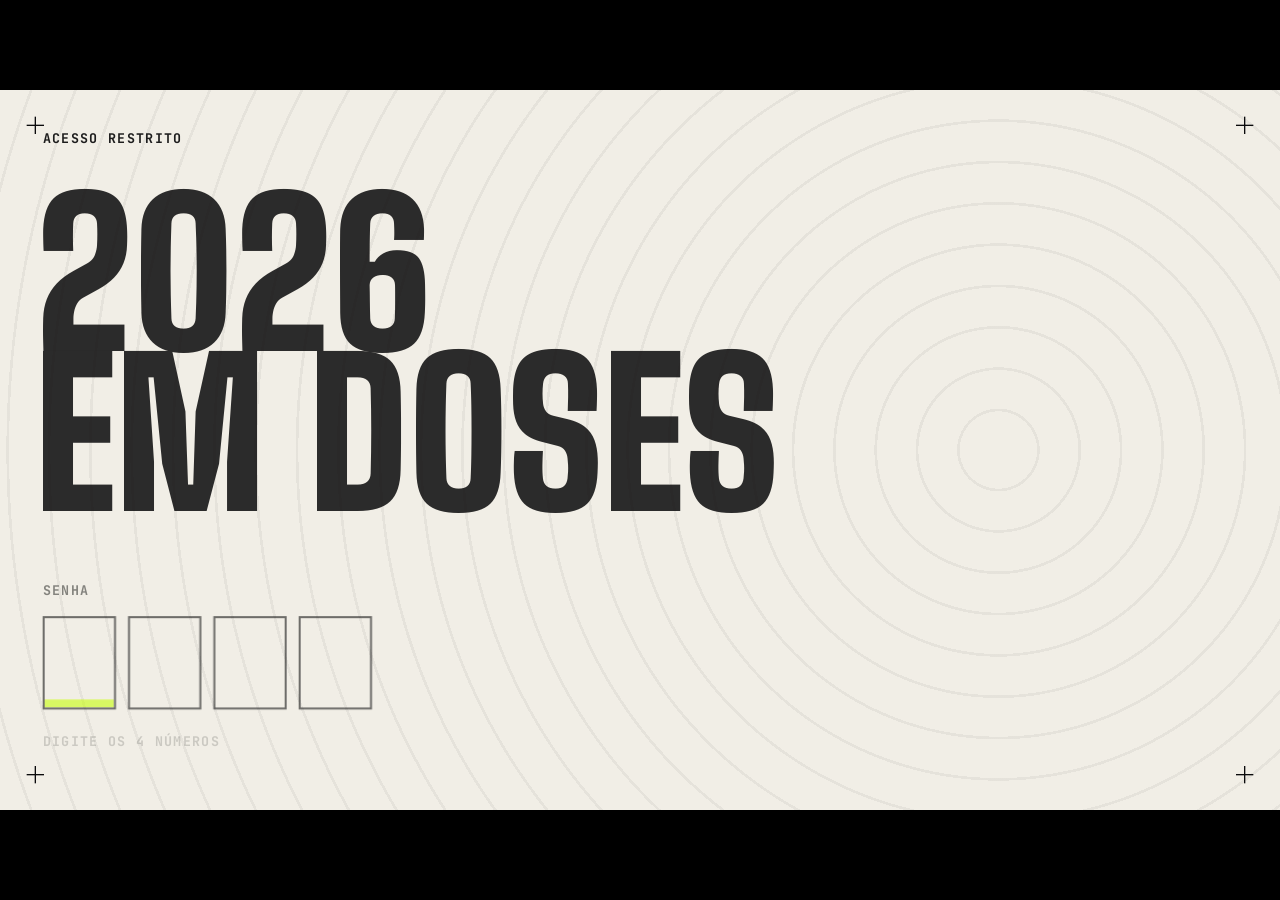
==== index.html @ 76e91f1a "Apresentação 2026 em doses Deck de 12 slides em HTML com Three.js (seringas e comprimidos cromados)," ====
<!DOCTYPE html>
<html lang="pt-BR">
<head>
<meta charset="UTF-8">
<meta name="viewport" content="width=device-width, initial-scale=1">
<title>2026 em doses</title>

<!-- Fontes: Google Fonts quando há internet; sem conexão, caem nas genéricas do CSS -->
<link rel="preconnect" href="https://fonts.googleapis.com">
<link rel="preconnect" href="https://fonts.gstatic.com" crossorigin>
<link href="https://fonts.googleapis.com/css2?family=Big+Shoulders:opsz,wght@10..72,100..900&family=Inter+Tight:wght@500;700&family=JetBrains+Mono:wght@400;700&display=swap" rel="stylesheet">
<link rel="stylesheet" href="css/deck.css">

<script type="importmap">
{
  "imports": {
    "three": "./lib/three/build/three.module.js",
    "three/addons/": "./lib/three/examples/jsm/"
  }
}
</script>
<script src="lib/gsap/gsap.min.js"></script>
<script src="lib/gsap/SplitText.min.js"></script>
</head>
<body>
<!--
  Só o texto de TELA do roteiro entra aqui. As falas não entram em lugar nenhum.
  Navegação: → / PageDown / clique = avança · ← / PageUp = volta
  ESPAÇO música · F tela cheia · M modo calmo · R modo reserva (sem 3D)
-->
<div class="viewport">
<div class="stage" id="stage" data-tema="E">

  <div id="gl"></div>
  <canvas id="reserva" hidden></canvas>

  <div id="slides">

    <!-- 01 · ABERTURA -->
    <section class="slide s1" data-n="1">
      <h1 class="display titulo-abertura" data-split>
        <span class="ln">2026</span><span class="ln">EM DOSES</span>
      </h1>
    </section>

    <!-- 02 a 06 · FASES DOS COMPRIMIDOS (montadas pelo main.js a partir de dados.js) -->
    <section class="slide fase" data-n="2"></section>
    <section class="slide fase" data-n="3"></section>
    <section class="slide fase" data-n="4"></section>
    <section class="slide fase" data-n="5"></section>
    <section class="slide fase" data-n="6"></section>

    <!-- 07 · A VIRADA (parado, sem glitch) -->
    <section class="slide s7" data-n="7">
      <p class="pergunta">E se nunca tivessem inventado o comprimido?</p>
    </section>

    <!-- 08 · AS REGRAS DO JOGO -->
    <section class="slide s8" data-n="8">
      <h2 class="display titulo-regras" data-split><span class="ln">AS REGRAS</span><span class="ln">DO JOGO</span></h2>
      <div class="regras">
        <div class="regra" data-r="0"><span class="mono num">01</span><b>1 seringa por molécula</b><span class="mono">INCOMPATIBILIDADE FÍSICO-QUÍMICA</span></div>
        <div class="regra" data-r="1"><span class="mono num">02</span><b>Volume maior, não mais seringas</b><span class="mono">AJUSTE DE DOSE</span></div>
        <div class="regra" data-r="2"><span class="mono num">03</span><b>Zero reutilização</b><span class="mono">BIOSSEGURANÇA</span></div>
        <div class="regra" data-r="3"><span class="mono num">04</span><b>O volume manda no local</b><span class="mono">SUBCUTÂNEO ~1 ML · DELTOIDE 2 ML · COXA ~4 ML</span></div>
      </div>
      <figure class="adesivo meme-prev"><img src="img/meme-seringa-medicada.jpg" alt=""></figure>
      <figure class="foto mesa"><img src="img/foto-mesa-reducao-danos.jpg" alt=""><figcaption class="mono">DESCARTE: OK</figcaption></figure>
    </section>

    <!-- 09 · O ANO EM SERINGAS (texto trocado a cada fase pelo main.js) -->
    <section class="slide s9" data-n="9">
      <div class="chip mono" id="s9-chip">FASE 1 / 5 · JAN</div>
      <p class="anchor s9-frase" id="s9-frase"></p>
      <div class="sigma"><span class="mono">SERINGAS ATÉ AQUI</span><span class="display" id="s9-sigma">031</span></div>
      <div class="fase-total"><span class="display" id="s9-total">31</span><span class="mono" id="s9-total-l">SERINGAS EM JANEIRO</span></div>
      <span class="display seta">→</span>
      <figure class="foto chuco"><img src="img/meme-chucodromo.jpg" alt=""></figure>
    </section>

    <!-- 10 · O TOTAL -->
    <section class="slide s10" data-n="10">
      <div class="chip mono" data-in>365 DIAS</div>
      <div class="total"><span class="display espectro respira" id="n794">794</span><span class="mono rot-total">SERINGAS</span></div>
      <div class="quebra" data-in>
        <p><b>334</b> de 1 mL · <b>399</b> de 3 mL · <b>61</b> de 5 mL</p>
        <p class="mono">1.588 AGULHAS: 794 DE 40X12 PARA ASPIRAR · 460 DE 25X7 E 334 DE 13X4,5 PARA APLICAR</p>
      </div>
    </section>

    <!-- 11 · DE VOLTA AO MUNDO REAL (tela dividida; depois da entrada, tudo para) -->
    <section class="slide s11" data-n="11">
      <div class="lado esq">
        <span class="mono">UNIVERSO PARALELO</span>
        <div class="riscado"><span class="display">794</span><i class="risco"></i></div>
        <span class="mono">SERINGAS</span>
        <figure class="adesivo meme-berlim"><img src="img/meme-berlim.jpg" alt=""></figure>
      </div>
      <div class="lado dir">
        <span class="mono">VIDA REAL</span>
        <span class="display" id="n1009">1.009</span>
        <span class="mono">COMPRIMIDOS</span>
        <p class="anchor fatos">5 moléculas · 5 configurações · 1 ano</p>
      </div>
    </section>

    <!-- 12 · OBRIGADO -->
    <section class="slide s12" data-n="12">
      <h2 class="display obrigado" data-split><span class="ln">OBRIGADO</span></h2>
    </section>
  </div>

  <!-- rótulos dos objetos 3D (mesmos px) -->
  <div id="rotulos"></div>

  <!-- camada fixa: numeração, cruzes de registro, linha do tempo das fases -->
  <div class="global">
    <span class="xreg tl"></span><span class="xreg tr"></span><span class="xreg bl"></span><span class="xreg br"></span>
    <span class="mono num-slide" id="num-slide">SLIDE 01 / 12</span>
    <div class="linha" id="linha"></div>
  </div>

  <button id="start" class="start mono">COMEÇAR</button>

  <!-- tela de senha (bloqueio simples) -->
  <div id="portao" class="portao">
    <span class="xreg tl"></span><span class="xreg tr"></span><span class="xreg bl"></span><span class="xreg br"></span>
    <span class="mono p-topo" data-in>ACESSO RESTRITO</span>
    <h1 class="display p-titulo" data-in><span class="ln">2026</span><span class="ln">EM DOSES</span></h1>
    <div class="p-direita">
      <span class="mono p-rot" data-in>SENHA</span>
      <div class="pin" data-in><span class="casa"></span><span class="casa"></span><span class="casa"></span><span class="casa"></span></div>
      <span class="mono dica" data-in>DIGITE OS 4 NÚMEROS</span>
    </div>
    <input type="password" inputmode="numeric" autocomplete="off" maxlength="4" aria-label="Senha">
  </div>
</div>
</div>

<audio id="trilha" src="audio/trilha.mp3" loop preload="auto"></audio>
<script type="module" src="js/main.js"></script>
</body>
</html>
---- css/deck.css ----
/* ============================================================
   2026 EM DOSES · tokens (design.md §4, §5, §6)
   ============================================================ */
:root{
  --preto:#0B0B0C; --papel:#F1EEE6; --concreto:#8A8A86;
  --verde:#C6FF00; --rosa:#FF2D8A; --laranja:#FF4F1A; --azul:#2B3BFF; --uv:#8F5BFF;
  --f-display:'Big Shoulders', Impact, 'Arial Narrow', sans-serif;
  --f-grot:'Inter Tight', 'Helvetica Neue', Arial, sans-serif;
  --f-mono:'JetBrains Mono', 'Courier New', monospace;
  --m:64px;
  --spectrum:linear-gradient(100deg,var(--laranja) 0%,var(--rosa) 26%,var(--uv) 50%,var(--azul) 70%,var(--verde) 100%);
}
*{margin:0;padding:0;box-sizing:border-box}
html,body{width:100%;height:100%;overflow:hidden;background:#000}
.viewport{position:fixed;inset:0;overflow:hidden;background:#000}
.stage{position:absolute;left:0;top:0;width:1920px;height:1080px;overflow:hidden;transform-origin:0 0;
  --bg:var(--preto);--ink:var(--papel);--dim:var(--concreto);--acento:var(--verde);--acento-ink:var(--preto);
  background:var(--bg);color:var(--ink);transition:color .8s}
/* temas: escuro, claro (papel), fluo cheio, dividido */
.stage[data-tema="C"]{--bg:var(--papel);--ink:var(--preto);--dim:#5f5f5b;--acento:var(--preto);--acento-ink:var(--papel)}
.stage[data-tema="F"]{--bg:var(--verde);--ink:var(--preto);--dim:#3b4a00;--acento:var(--preto);--acento-ink:var(--verde)}

#gl,#reserva{position:absolute;inset:0}
#gl canvas,#reserva{display:block;width:1920px!important;height:1080px!important;max-width:none}

.mono{font-family:var(--f-mono);font-weight:700;letter-spacing:.1em;text-transform:uppercase}
.display{font-family:var(--f-display);font-weight:900;line-height:.8;text-transform:uppercase;font-variation-settings:"opsz" 72}
.anchor{font-family:var(--f-grot);font-weight:700;font-size:48px;line-height:1.1;color:var(--ink)}
.chip{display:inline-block;padding:4px 14px;font-size:22px;background:var(--acento);color:var(--acento-ink)}

/* ---------- slides ---------- */
.slide{position:absolute;inset:0;visibility:hidden;pointer-events:none}
.slide.ativo{visibility:visible}
.slide > *{position:absolute}
.ln{display:block}
#reserva[hidden],#gl[hidden]{display:none!important}

/* ---------- camada fixa ---------- */
.global{position:absolute;inset:0;pointer-events:none}
.xreg{position:absolute;width:26px;height:26px}
.xreg::before,.xreg::after{content:"";position:absolute;background:var(--dim)}
.xreg::before{left:12px;top:0;width:2px;height:26px}
.xreg::after{top:12px;left:0;height:2px;width:26px}
.xreg.tl{left:40px;top:40px}.xreg.tr{right:40px;top:40px}.xreg.bl{left:40px;bottom:40px}.xreg.br{right:40px;bottom:40px}
.num-slide{position:absolute;left:var(--m);top:46px;font-size:20px;color:var(--dim)}

/* linha do tempo das 5 fases (slides 2–6 e 9): a mesma régua nos comprimidos e nas seringas */
.linha{position:absolute;left:var(--m);right:var(--m);bottom:52px;display:flex;gap:6px;opacity:0}
.linha .seg{position:relative;height:12px;background:var(--dim);opacity:.35;transition:opacity .6s,background .6s}
.linha .seg span{position:absolute;left:0;bottom:20px;white-space:nowrap;font-size:18px;color:var(--dim);transition:color .6s}
.linha .seg.feita{opacity:.7}
.linha .seg.atual{background:var(--acento);opacity:1}
.linha .seg.atual span{color:var(--ink)}

/* rótulos dos objetos 3D */
#rotulos{position:absolute;inset:0;pointer-events:none}
.rot{position:absolute;white-space:nowrap;color:var(--ink)}
.rot.al-c{transform:translateX(-50%);text-align:center}
.rot.al-r{transform:translateX(-100%);text-align:right}
.rot-pil{font-size:20px;line-height:1.5;color:var(--dim)}
.rot-pil b{color:var(--ink)}
.rot-ser b{display:block;font-family:var(--f-grot);font-weight:700;font-size:30px;letter-spacing:0;text-transform:none}
.rot-ser .mono{display:block;margin-top:6px;font-size:20px;color:var(--dim)}
.sw{display:inline-block;width:16px;height:16px;margin-right:8px;vertical-align:-2px}
.sw.rosa{background:var(--rosa)} .sw.ink{background:var(--ink)}

/* ---------- 01 abertura ---------- */
.titulo-abertura{left:56px;top:150px;font-size:340px;letter-spacing:-.01em;white-space:nowrap}
.sub-abertura{left:var(--m);bottom:120px;font-size:26px;color:var(--dim)}

/* ---------- 02–06 fases dos comprimidos ---------- */
.fase .chip{left:var(--m);top:104px}
.fase .titulo-fase{left:52px;top:160px;font-size:250px}
.fase .subs{left:var(--m);top:420px;list-style:none}
.fase .subs li{margin-bottom:22px}
.fase .subs b{display:block;font-family:var(--f-grot);font-weight:700;font-size:40px}
.fase .subs .mono{display:block;margin-top:4px;font-size:20px;color:var(--dim)}
.fase .anchor{left:var(--m);top:760px;font-size:56px}
.fase .contador{right:var(--m);bottom:128px;text-align:right}
.fase .contador .mono{display:block;font-size:20px;color:var(--dim);margin-bottom:14px}
.fase .contador .display{font-size:280px}

/* ---------- 07 pergunta ---------- */
.s7 .pergunta{left:0;right:0;top:50%;transform:translateY(-50%);text-align:center;font-family:var(--f-grot);font-weight:700;font-size:76px;color:var(--papel)}

/* ---------- 08 regras ---------- */
.titulo-regras{left:52px;top:100px;font-size:130px}
.titulo-regras .ln{display:inline;margin-right:.25em}
.regras{left:var(--m);right:var(--m);top:730px;display:grid;grid-template-columns:repeat(4,1fr);gap:24px}
.regra{position:relative;height:250px;padding:28px;border:2px solid var(--ink);opacity:0}
.regra .num{display:block;font-size:22px;margin-bottom:20px;color:var(--dim)}
.regra b{display:block;font-family:var(--f-grot);font-weight:700;font-size:34px;line-height:1.15}
.regra > .mono:last-child{position:absolute;left:28px;right:28px;bottom:24px;font-size:18px;line-height:1.5;color:var(--dim)}
.regra.atual{background:var(--ink);color:var(--bg)}
.regra.atual .mono{color:var(--bg)!important;opacity:.75}
.s8 .adesivo{left:110px;top:290px;width:320px}
.s8 .foto{left:110px;top:270px;width:400px}

/* ---------- adesivos e fotos (design.md §8) ---------- */
.adesivo,.foto{opacity:0;transform:scale(1.1) rotate(-5deg);transition:none}
.adesivo{width:300px;border:10px solid var(--papel);box-shadow:14px 14px 0 rgba(0,0,0,.85)}
.adesivo img,.foto img{display:block;width:100%}
.foto{width:380px;background:var(--verde);box-shadow:14px 14px 0 rgba(0,0,0,.85)}
.foto img{filter:grayscale(1) contrast(1.25);mix-blend-mode:multiply}          /* duotone: preto + verde */
.foto figcaption{position:absolute;left:0;bottom:-40px;font-size:18px;color:var(--ink)}
.foto figcaption::before{content:"";display:inline-block;width:40px;height:2px;background:var(--ink);vertical-align:middle;margin-right:10px}

/* ---------- 09 o ano em seringas ---------- */
.s9 .chip{left:var(--m);top:104px}
.s9 .s9-frase{left:var(--m);top:160px;font-size:52px}
.s9 .sigma{right:var(--m);top:96px;text-align:right}
.s9 .sigma .mono{display:block;font-size:20px;color:var(--dim);margin-bottom:10px}
.s9 .sigma .display{font-size:140px}
.s9 .fase-total{left:var(--m);bottom:128px}
.s9 .fase-total .display{display:block;font-size:220px}
.s9 .fase-total .mono{display:block;font-size:20px;color:var(--dim);margin-top:14px}
.s9 .seta{left:620px;top:470px;font-size:140px;color:var(--dim)}
.s9 .chuco{left:640px;top:300px;width:520px;background:var(--rosa);transform:rotate(-4deg)}
.s9 .chuco img{mix-blend-mode:multiply}

/* ---------- 10 total ---------- */
.s10 .chip{left:var(--m);top:668px}
.s10 .total{left:52px;bottom:40px}
.s10 .total .display{display:block;font-size:330px}
.s10 .rot-total{position:absolute;left:640px;bottom:40px;font-size:28px}
.espectro{background:var(--spectrum);background-size:200% 100%;-webkit-background-clip:text;background-clip:text;color:transparent;animation:esp 12s linear infinite alternate}
@keyframes esp{to{background-position:100% 0}}
.s10 .quebra{right:var(--m);bottom:110px;text-align:right;max-width:900px}
.s10 .quebra p{font-family:var(--f-grot);font-weight:500;font-size:40px}
.s10 .quebra b{font-weight:700}
.s10 .quebra .mono{margin-top:22px;font-size:20px;line-height:1.6;color:var(--dim);font-family:var(--f-mono)}

/* ---------- 11 tela dividida ---------- */
.s11 .lado{top:0;bottom:0;width:960px;display:flex;flex-direction:column;justify-content:center;padding:0 96px}
.s11 .esq{left:0;color:var(--papel)}
.s11 .dir{left:960px;color:var(--preto)}
.s11 .lado > .mono{font-size:24px;opacity:.7}
.s11 .lado .display{font-size:300px;margin:24px 0}
.s11 .riscado{position:relative;display:inline-block;align-self:flex-start}
.s11 .risco{position:absolute;left:-30px;right:-30px;top:50%;height:22px;background:var(--rosa);transform:rotate(-8deg) scaleX(0);transform-origin:0 50%}
.s11 .meme-berlim{position:absolute;left:560px;top:190px;width:280px}
.s11 .fatos{position:absolute;left:96px;bottom:120px;font-size:44px;color:var(--preto)}
.s11 .dir .mono{color:var(--preto)}

/* ---------- 12 obrigado ---------- */
.obrigado{left:52px;top:300px;font-size:380px;white-space:nowrap}
.s12 .eco{left:var(--m);bottom:120px;font-size:26px;color:var(--dim)}

/* ---------- início ---------- */
.start{position:absolute;left:var(--m);bottom:110px;z-index:10;cursor:pointer;
  font-size:30px;padding:28px 48px;background:var(--verde);color:var(--preto);border:0}
.start.gone{display:none}

/* ---------- tela de senha ---------- */
.portao{position:absolute;inset:0;z-index:30;background:var(--papel);color:var(--preto);cursor:text;
  background-image:repeating-radial-gradient(circle at 78% 50%, transparent 0 58px, rgba(11,11,12,.05) 58px 62px)}
.portao .xreg::before,.portao .xreg::after{background:var(--preto)}
.portao .p-topo{position:absolute;left:var(--m);top:56px;font-size:20px}
.portao .p-titulo{position:absolute;left:52px;top:150px;font-size:300px;white-space:nowrap}
.portao .p-direita{position:absolute;left:var(--m);bottom:120px}
.portao .p-rot{display:block;font-size:20px;margin-bottom:18px;color:#5f5f5b}
.portao .pin{display:flex;gap:18px}
.portao .casa{width:110px;height:140px;border:3px solid var(--preto);display:flex;align-items:center;justify-content:center;
  font-family:var(--f-display);font-weight:900;font-size:110px;line-height:1;transition:background .25s,color .25s,border-color .25s}
.portao .casa.atual{box-shadow:inset 0 -12px 0 var(--verde)}
.portao .casa.cheia{background:var(--preto);color:var(--papel)}
.portao .dica{display:block;margin-top:22px;font-size:20px;color:#5f5f5b}
.portao.erro .casa{border-color:var(--rosa)}
.portao.erro .casa.cheia{background:var(--rosa)}
.portao.erro .dica{color:var(--rosa)}
.portao.certo .casa{background:var(--verde);color:var(--preto);border-color:var(--preto)}
.portao.certo .dica{color:var(--preto)}
.portao input{position:absolute;opacity:0;pointer-events:none;left:0;top:0;width:1px;height:1px}
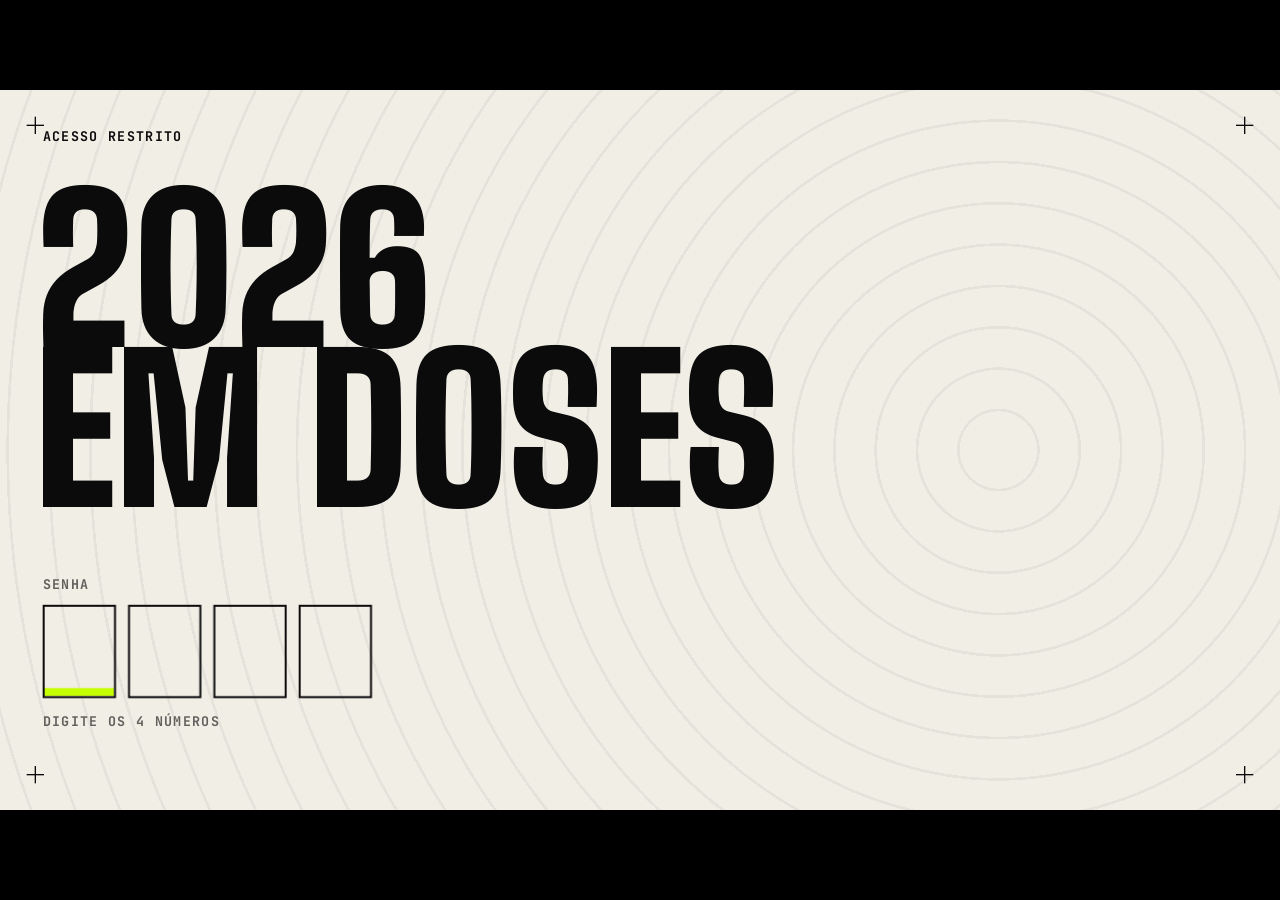
==== commit 849018e4: "New" ====
--- a/index.html
+++ b/index.html
@@ -37,18 +37,18 @@
   <div id="slides">
 
     <!-- 01 · ABERTURA -->
-    <section class="slide s1" data-n="1">
+    <section class="slide s1" data-n="1" data-3d>
       <h1 class="display titulo-abertura" data-split>
         <span class="ln">2026</span><span class="ln">EM DOSES</span>
       </h1>
     </section>
 
     <!-- 02 a 06 · FASES DOS COMPRIMIDOS (montadas pelo main.js a partir de dados.js) -->
-    <section class="slide fase" data-n="2"></section>
-    <section class="slide fase" data-n="3"></section>
-    <section class="slide fase" data-n="4"></section>
-    <section class="slide fase" data-n="5"></section>
-    <section class="slide fase" data-n="6"></section>
+    <section class="slide fase" data-n="2" data-3d></section>
+    <section class="slide fase" data-n="3" data-3d></section>
+    <section class="slide fase" data-n="4" data-3d></section>
+    <section class="slide fase" data-n="5" data-3d></section>
+    <section class="slide fase" data-n="6" data-3d></section>
 
     <!-- 07 · A VIRADA (parado, sem glitch) -->
     <section class="slide s7" data-n="7">
@@ -56,7 +56,7 @@
     </section>
 
     <!-- 08 · AS REGRAS DO JOGO -->
-    <section class="slide s8" data-n="8">
+    <section class="slide s8" data-n="8" data-3d>
       <h2 class="display titulo-regras" data-split><span class="ln">AS REGRAS</span><span class="ln">DO JOGO</span></h2>
       <div class="regras">
         <div class="regra" data-r="0"><span class="mono num">01</span><b>1 seringa por molécula</b><span class="mono">INCOMPATIBILIDADE FÍSICO-QUÍMICA</span></div>
@@ -79,7 +79,7 @@
     </section>
 
     <!-- 10 · O TOTAL -->
-    <section class="slide s10" data-n="10">
+    <section class="slide s10" data-n="10" data-3d>
       <div class="chip mono" data-in>365 DIAS</div>
       <div class="total"><span class="display espectro respira" id="n794">794</span><span class="mono rot-total">SERINGAS</span></div>
       <div class="quebra" data-in>
@@ -89,7 +89,7 @@
     </section>
 
     <!-- 11 · DE VOLTA AO MUNDO REAL (tela dividida; depois da entrada, tudo para) -->
-    <section class="slide s11" data-n="11">
+    <section class="slide s11" data-n="11" data-3d>
       <div class="lado esq">
         <span class="mono">UNIVERSO PARALELO</span>
         <div class="riscado"><span class="display">794</span><i class="risco"></i></div>
@@ -104,8 +104,15 @@
       </div>
     </section>
 
-    <!-- 12 · OBRIGADO -->
-    <section class="slide s12" data-n="12">
+    <!-- 12 · PRÓXIMOS PASSOS -->
+    <section class="slide s12" data-n="12" data-3d>
+      <h2 class="display titulo-prox" data-split><span class="ln">PRÓXIMOS</span><span class="ln">PASSOS</span></h2>
+      <p class="display prox-po">Usar mais pó</p>
+      <p class="mono prox-leg">Compactado, em formato de comprimido ou pílula, com prescrição médica e bula.</p>
+    </section>
+
+    <!-- 13 · OBRIGADO -->
+    <section class="slide s13" data-n="13" data-3d>
       <h2 class="display obrigado" data-split><span class="ln">OBRIGADO</span></h2>
     </section>
   </div>
@@ -116,7 +123,7 @@
   <!-- camada fixa: numeração, cruzes de registro, linha do tempo das fases -->
   <div class="global">
     <span class="xreg tl"></span><span class="xreg tr"></span><span class="xreg bl"></span><span class="xreg br"></span>
-    <span class="mono num-slide" id="num-slide">SLIDE 01 / 12</span>
+    <span class="mono num-slide" id="num-slide">SLIDE 01 / 13</span>
     <div class="linha" id="linha"></div>
   </div>
 
--- a/css/deck.css
+++ b/css/deck.css
@@ -31,6 +31,8 @@
 /* ---------- slides ---------- */
 .slide{position:absolute;inset:0;visibility:hidden;pointer-events:none}
 .slide.ativo{visibility:visible}
+/* slides com texto 3D cromado: esconde o HTML equivalente */
+.slide[data-3d].ativo .display{opacity:0;pointer-events:none}
 .slide > *{position:absolute}
 .ln{display:block}
 #reserva[hidden],#gl[hidden]{display:none!important}
@@ -142,9 +144,14 @@
 .s11 .fatos{position:absolute;left:96px;bottom:120px;font-size:44px;color:var(--preto)}
 .s11 .dir .mono{color:var(--preto)}
 
-/* ---------- 12 obrigado ---------- */
+/* ---------- 12 próximos passos ---------- */
+.s12 .titulo-prox{left:52px;top:100px;font-size:230px}
+.s12 .prox-po{left:52px;top:440px;font-size:150px}
+.s12 .prox-leg{position:absolute;left:var(--m);bottom:120px;font-size:13px;color:var(--dim);max-width:700px;line-height:1.5}
+
+/* ---------- 13 obrigado ---------- */
 .obrigado{left:52px;top:300px;font-size:380px;white-space:nowrap}
-.s12 .eco{left:var(--m);bottom:120px;font-size:26px;color:var(--dim)}
+.s13 .eco{left:var(--m);bottom:120px;font-size:26px;color:var(--dim)}
 
 /* ---------- início ---------- */
 .start{position:absolute;left:var(--m);bottom:110px;z-index:10;cursor:pointer;
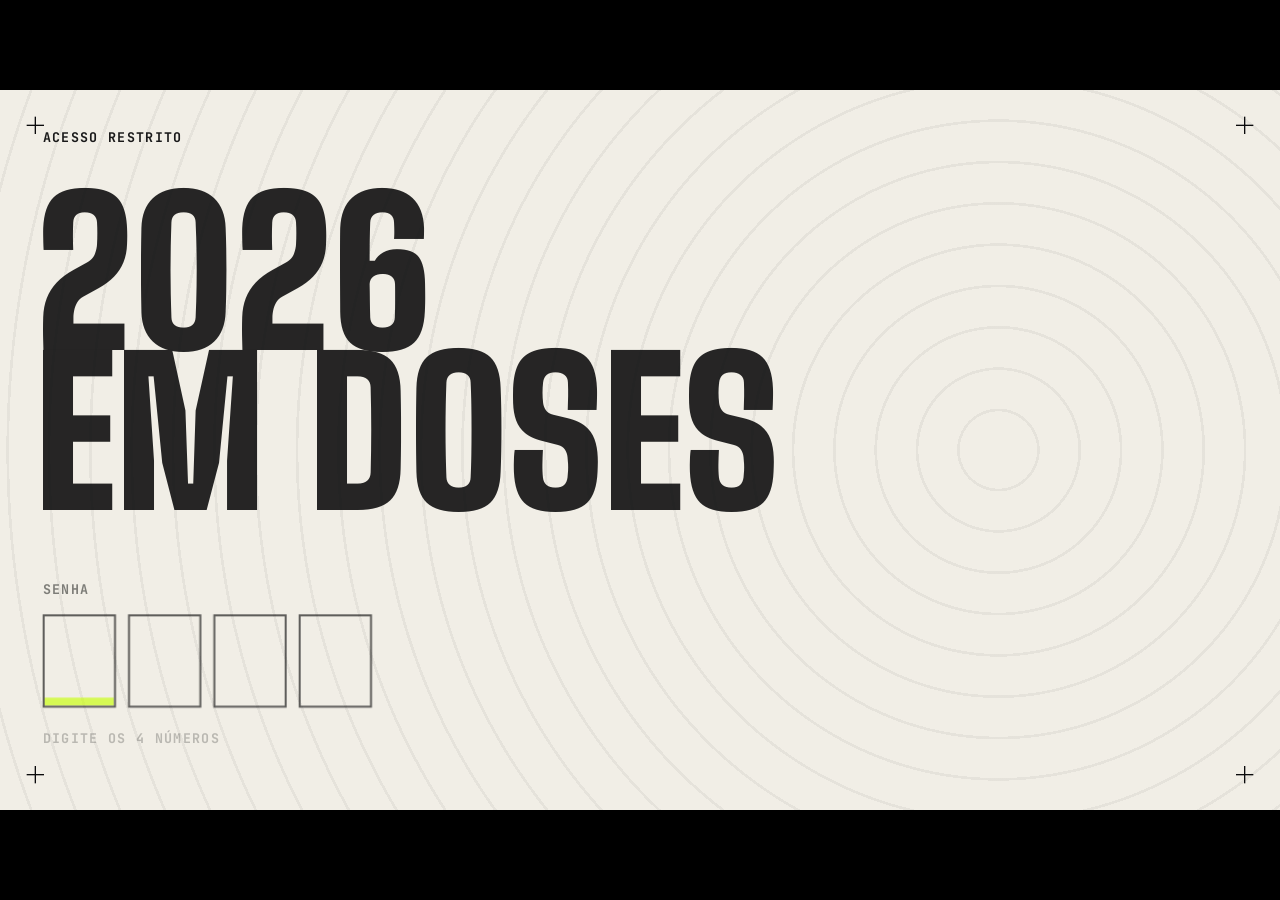
==== commit 0d8d024c: "Refaz títulos em cromo 3D extrudado e corrige o slide 12 - textos3d.js reescrito: usa a fonte do dec" ====
--- a/index.html
+++ b/index.html
@@ -37,18 +37,18 @@
   <div id="slides">
 
     <!-- 01 · ABERTURA -->
-    <section class="slide s1" data-n="1" data-3d>
-      <h1 class="display titulo-abertura" data-split>
+    <section class="slide s1" data-n="1">
+      <h1 class="display titulo-abertura" data-cromo data-split>
         <span class="ln">2026</span><span class="ln">EM DOSES</span>
       </h1>
     </section>
 
     <!-- 02 a 06 · FASES DOS COMPRIMIDOS (montadas pelo main.js a partir de dados.js) -->
-    <section class="slide fase" data-n="2" data-3d></section>
-    <section class="slide fase" data-n="3" data-3d></section>
-    <section class="slide fase" data-n="4" data-3d></section>
-    <section class="slide fase" data-n="5" data-3d></section>
-    <section class="slide fase" data-n="6" data-3d></section>
+    <section class="slide fase" data-n="2"></section>
+    <section class="slide fase" data-n="3"></section>
+    <section class="slide fase" data-n="4"></section>
+    <section class="slide fase" data-n="5"></section>
+    <section class="slide fase" data-n="6"></section>
 
     <!-- 07 · A VIRADA (parado, sem glitch) -->
     <section class="slide s7" data-n="7">
@@ -56,8 +56,8 @@
     </section>
 
     <!-- 08 · AS REGRAS DO JOGO -->
-    <section class="slide s8" data-n="8" data-3d>
-      <h2 class="display titulo-regras" data-split><span class="ln">AS REGRAS</span><span class="ln">DO JOGO</span></h2>
+    <section class="slide s8" data-n="8">
+      <h2 class="display titulo-regras" data-cromo data-split><span class="ln">AS REGRAS</span><span class="ln">DO JOGO</span></h2>
       <div class="regras">
         <div class="regra" data-r="0"><span class="mono num">01</span><b>1 seringa por molécula</b><span class="mono">INCOMPATIBILIDADE FÍSICO-QUÍMICA</span></div>
         <div class="regra" data-r="1"><span class="mono num">02</span><b>Volume maior, não mais seringas</b><span class="mono">AJUSTE DE DOSE</span></div>
@@ -79,7 +79,7 @@
     </section>
 
     <!-- 10 · O TOTAL -->
-    <section class="slide s10" data-n="10" data-3d>
+    <section class="slide s10" data-n="10">
       <div class="chip mono" data-in>365 DIAS</div>
       <div class="total"><span class="display espectro respira" id="n794">794</span><span class="mono rot-total">SERINGAS</span></div>
       <div class="quebra" data-in>
@@ -89,7 +89,7 @@
     </section>
 
     <!-- 11 · DE VOLTA AO MUNDO REAL (tela dividida; depois da entrada, tudo para) -->
-    <section class="slide s11" data-n="11" data-3d>
+    <section class="slide s11" data-n="11">
       <div class="lado esq">
         <span class="mono">UNIVERSO PARALELO</span>
         <div class="riscado"><span class="display">794</span><i class="risco"></i></div>
@@ -105,15 +105,15 @@
     </section>
 
     <!-- 12 · PRÓXIMOS PASSOS -->
-    <section class="slide s12" data-n="12" data-3d>
-      <h2 class="display titulo-prox" data-split><span class="ln">PRÓXIMOS</span><span class="ln">PASSOS</span></h2>
-      <p class="display prox-po">Usar mais pó</p>
+    <section class="slide s12" data-n="12">
+      <h2 class="display titulo-prox" data-cromo data-split><span class="ln">PRÓXIMOS</span><span class="ln">PASSOS</span></h2>
+      <p class="display prox-po" data-cromo>Usar mais pó</p>
       <p class="mono prox-leg">Compactado, em formato de comprimido ou pílula, com prescrição médica e bula.</p>
     </section>
 
     <!-- 13 · OBRIGADO -->
-    <section class="slide s13" data-n="13" data-3d>
-      <h2 class="display obrigado" data-split><span class="ln">OBRIGADO</span></h2>
+    <section class="slide s13" data-n="13">
+      <h2 class="display obrigado" data-cromo data-split><span class="ln">OBRIGADO</span></h2>
     </section>
   </div>
 
--- a/css/deck.css
+++ b/css/deck.css
@@ -31,9 +31,9 @@
 /* ---------- slides ---------- */
 .slide{position:absolute;inset:0;visibility:hidden;pointer-events:none}
 .slide.ativo{visibility:visible}
-/* slides com texto 3D cromado: esconde o HTML equivalente */
-.slide[data-3d].ativo .display{opacity:0;pointer-events:none}
 .slide > *{position:absolute}
+/* títulos em cromo 3D: o HTML continua no lugar (é medido), só fica invisível */
+.cromo-3d [data-cromo]{opacity:0}
 .ln{display:block}
 #reserva[hidden],#gl[hidden]{display:none!important}
 
@@ -145,8 +145,9 @@
 .s11 .dir .mono{color:var(--preto)}
 
 /* ---------- 12 próximos passos ---------- */
-.s12 .titulo-prox{left:52px;top:100px;font-size:230px}
-.s12 .prox-po{left:52px;top:440px;font-size:150px}
+.s12 .titulo-prox{left:52px;top:90px;font-size:210px}
+.s12 .titulo-prox .ln{padding-top:.14em}
+.s12 .prox-po{left:52px;top:640px;font-size:140px;padding-top:.14em}
 .s12 .prox-leg{position:absolute;left:var(--m);bottom:120px;font-size:13px;color:var(--dim);max-width:700px;line-height:1.5}
 
 /* ---------- 13 obrigado ---------- */
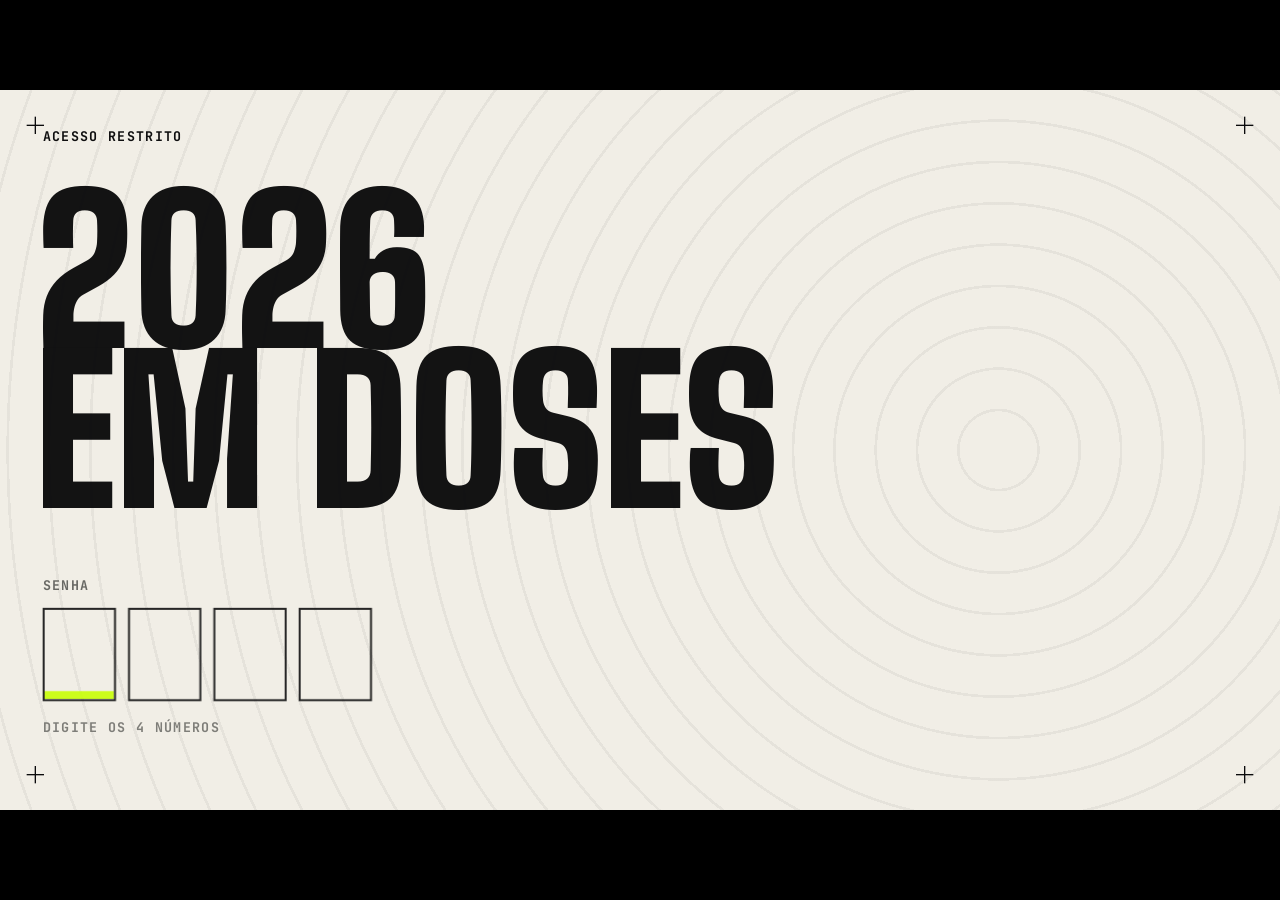
==== commit 356e21c1: "Cromo holográfico nos textos grandes e comprimidos; fundo mais reativo - js/holo.js: cromo iridescen" ====
--- a/index.html
+++ b/index.html
@@ -73,7 +73,7 @@
       <div class="chip mono" id="s9-chip">FASE 1 / 5 · JAN</div>
       <p class="anchor s9-frase" id="s9-frase"></p>
       <div class="sigma"><span class="mono">SERINGAS ATÉ AQUI</span><span class="display" id="s9-sigma">031</span></div>
-      <div class="fase-total"><span class="display" id="s9-total">31</span><span class="mono" id="s9-total-l">SERINGAS EM JANEIRO</span></div>
+      <div class="fase-total"><span class="display" id="s9-total" data-cromo>31</span><span class="mono" id="s9-total-l">SERINGAS EM JANEIRO</span></div>
       <span class="display seta">→</span>
       <figure class="foto chuco"><img src="img/meme-chucodromo.jpg" alt=""></figure>
     </section>
@@ -81,7 +81,7 @@
     <!-- 10 · O TOTAL -->
     <section class="slide s10" data-n="10">
       <div class="chip mono" data-in>365 DIAS</div>
-      <div class="total"><span class="display espectro respira" id="n794">794</span><span class="mono rot-total">SERINGAS</span></div>
+      <div class="total"><span class="display espectro respira" id="n794" data-cromo>794</span><span class="mono rot-total">SERINGAS</span></div>
       <div class="quebra" data-in>
         <p><b>334</b> de 1 mL · <b>399</b> de 3 mL · <b>61</b> de 5 mL</p>
         <p class="mono">1.588 AGULHAS: 794 DE 40X12 PARA ASPIRAR · 460 DE 25X7 E 334 DE 13X4,5 PARA APLICAR</p>
@@ -92,13 +92,13 @@
     <section class="slide s11" data-n="11">
       <div class="lado esq">
         <span class="mono">UNIVERSO PARALELO</span>
-        <div class="riscado"><span class="display">794</span><i class="risco"></i></div>
+        <div class="riscado"><span class="display" data-cromo data-cromo-parado>794</span><i class="risco"></i></div>
         <span class="mono">SERINGAS</span>
         <figure class="adesivo meme-berlim"><img src="img/meme-berlim.jpg" alt=""></figure>
       </div>
       <div class="lado dir">
         <span class="mono">VIDA REAL</span>
-        <span class="display" id="n1009">1.009</span>
+        <span class="display" id="n1009" data-cromo data-cromo-parado>1.009</span>
         <span class="mono">COMPRIMIDOS</span>
         <p class="anchor fatos">5 moléculas · 5 configurações · 1 ano</p>
       </div>
--- a/css/deck.css
+++ b/css/deck.css
@@ -33,7 +33,7 @@
 .slide.ativo{visibility:visible}
 .slide > *{position:absolute}
 /* títulos em cromo 3D: o HTML continua no lugar (é medido), só fica invisível */
-.cromo-3d [data-cromo]{opacity:0}
+.cromo-3d [data-cromo]{opacity:0!important}
 .ln{display:block}
 #reserva[hidden],#gl[hidden]{display:none!important}
 
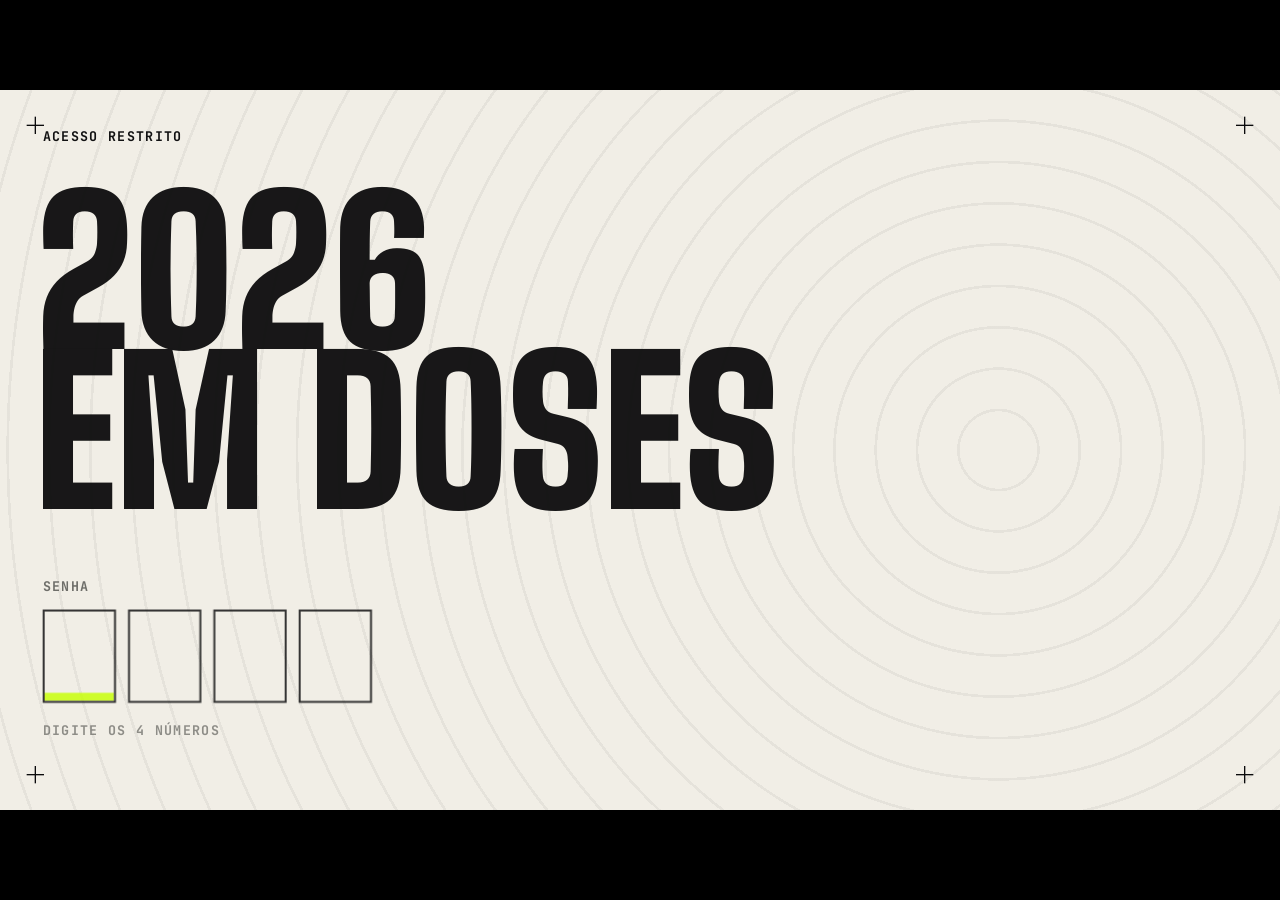
==== commit 80b950fe: "Slide 7: a virada em lettering holográfico gigante, com tensão - a pergunta em 4 linhas de cromo hol" ====
--- a/index.html
+++ b/index.html
@@ -50,9 +50,12 @@
     <section class="slide fase" data-n="5"></section>
     <section class="slide fase" data-n="6"></section>
 
-    <!-- 07 · A VIRADA (parado, sem glitch) -->
+    <!-- 07 · A VIRADA: corte seco para o escuro, a pergunta chega em lettering holográfico gigante,
+         linha por linha, e vai se aproximando devagar (tensão). O fundo bate como um coração. -->
     <section class="slide s7" data-n="7">
-      <p class="pergunta">E se nunca tivessem inventado o comprimido?</p>
+      <h2 class="display pergunta" data-cromo data-cromo-lento data-cromo-tensao>
+        <span class="ln">E se nunca</span><span class="ln">tivessem</span><span class="ln">inventado</span><span class="ln l4">o comprimido?</span>
+      </h2>
     </section>
 
     <!-- 08 · AS REGRAS DO JOGO -->
--- a/css/deck.css
+++ b/css/deck.css
@@ -83,7 +83,8 @@
 .fase .contador .display{font-size:280px}
 
 /* ---------- 07 pergunta ---------- */
-.s7 .pergunta{left:0;right:0;top:50%;transform:translateY(-50%);text-align:center;font-family:var(--f-grot);font-weight:700;font-size:76px;color:var(--papel)}
+.s7 .pergunta{left:52px;top:96px;font-size:228px;line-height:.86;white-space:nowrap;color:var(--papel)}
+.s7 .pergunta .l4{font-size:1.15em}
 
 /* ---------- 08 regras ---------- */
 .titulo-regras{left:52px;top:100px;font-size:130px}
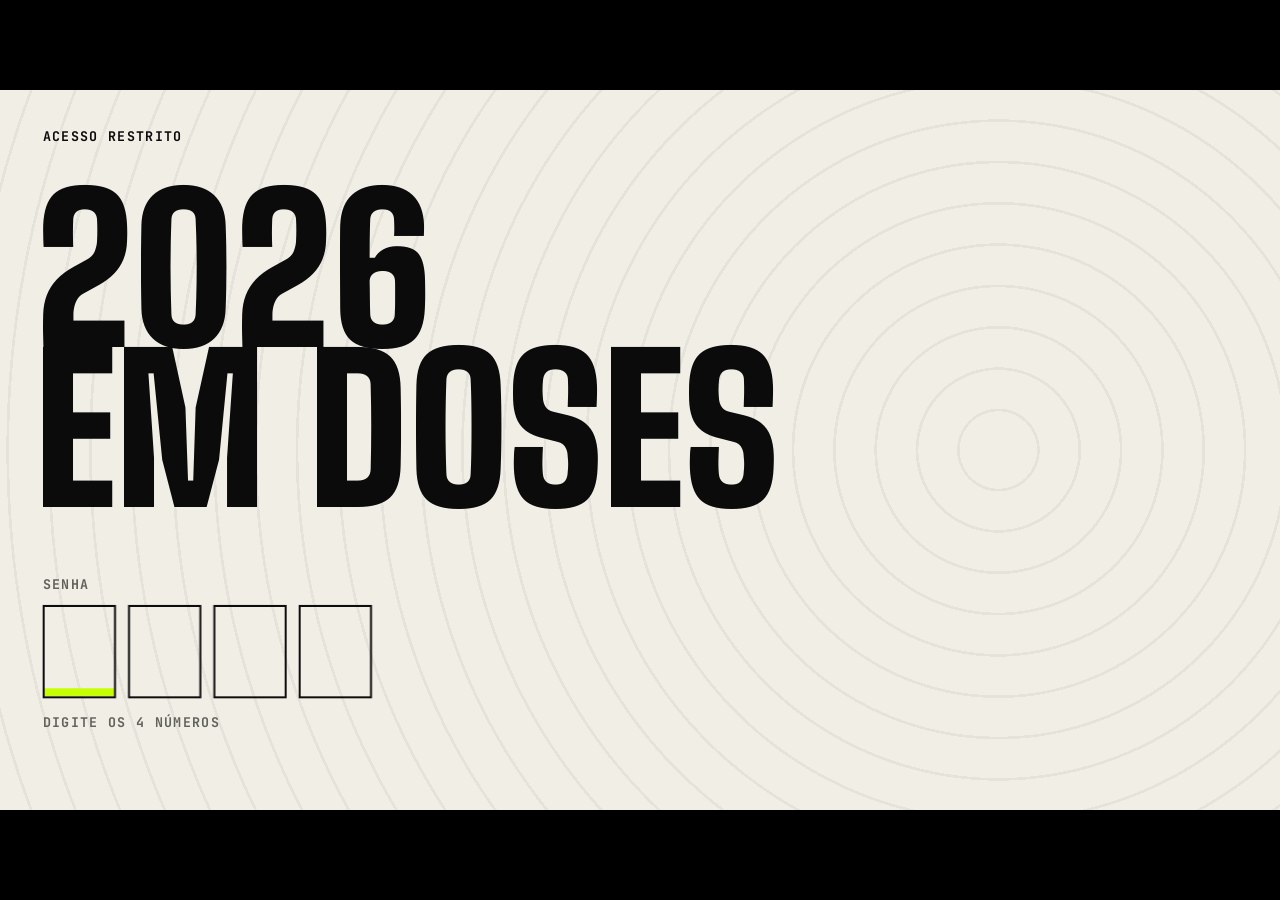
==== commit 1c2eb811: "Slide 12: neve que se espalha na batida e boneco de neve que explode - js/neve.js: flocos caindo; a " ====
--- a/index.html
+++ b/index.html
@@ -125,7 +125,6 @@
 
   <!-- camada fixa: numeração, cruzes de registro, linha do tempo das fases -->
   <div class="global">
-    <span class="xreg tl"></span><span class="xreg tr"></span><span class="xreg bl"></span><span class="xreg br"></span>
     <span class="mono num-slide" id="num-slide">SLIDE 01 / 13</span>
     <div class="linha" id="linha"></div>
   </div>
@@ -134,7 +133,6 @@
 
   <!-- tela de senha (bloqueio simples) -->
   <div id="portao" class="portao">
-    <span class="xreg tl"></span><span class="xreg tr"></span><span class="xreg bl"></span><span class="xreg br"></span>
     <span class="mono p-topo" data-in>ACESSO RESTRITO</span>
     <h1 class="display p-titulo" data-in><span class="ln">2026</span><span class="ln">EM DOSES</span></h1>
     <div class="p-direita">
--- a/css/deck.css
+++ b/css/deck.css
@@ -149,7 +149,7 @@
 .s12 .titulo-prox{left:52px;top:90px;font-size:210px}
 .s12 .titulo-prox .ln{padding-top:.14em}
 .s12 .prox-po{left:52px;top:640px;font-size:140px;padding-top:.14em}
-.s12 .prox-leg{position:absolute;left:var(--m);bottom:120px;font-size:13px;color:var(--dim);max-width:700px;line-height:1.5}
+.s12 .prox-leg{position:absolute;left:var(--m);bottom:120px;font-size:24px;color:var(--dim);max-width:1500px;line-height:1.5}
 
 /* ---------- 13 obrigado ---------- */
 .obrigado{left:52px;top:300px;font-size:380px;white-space:nowrap}
